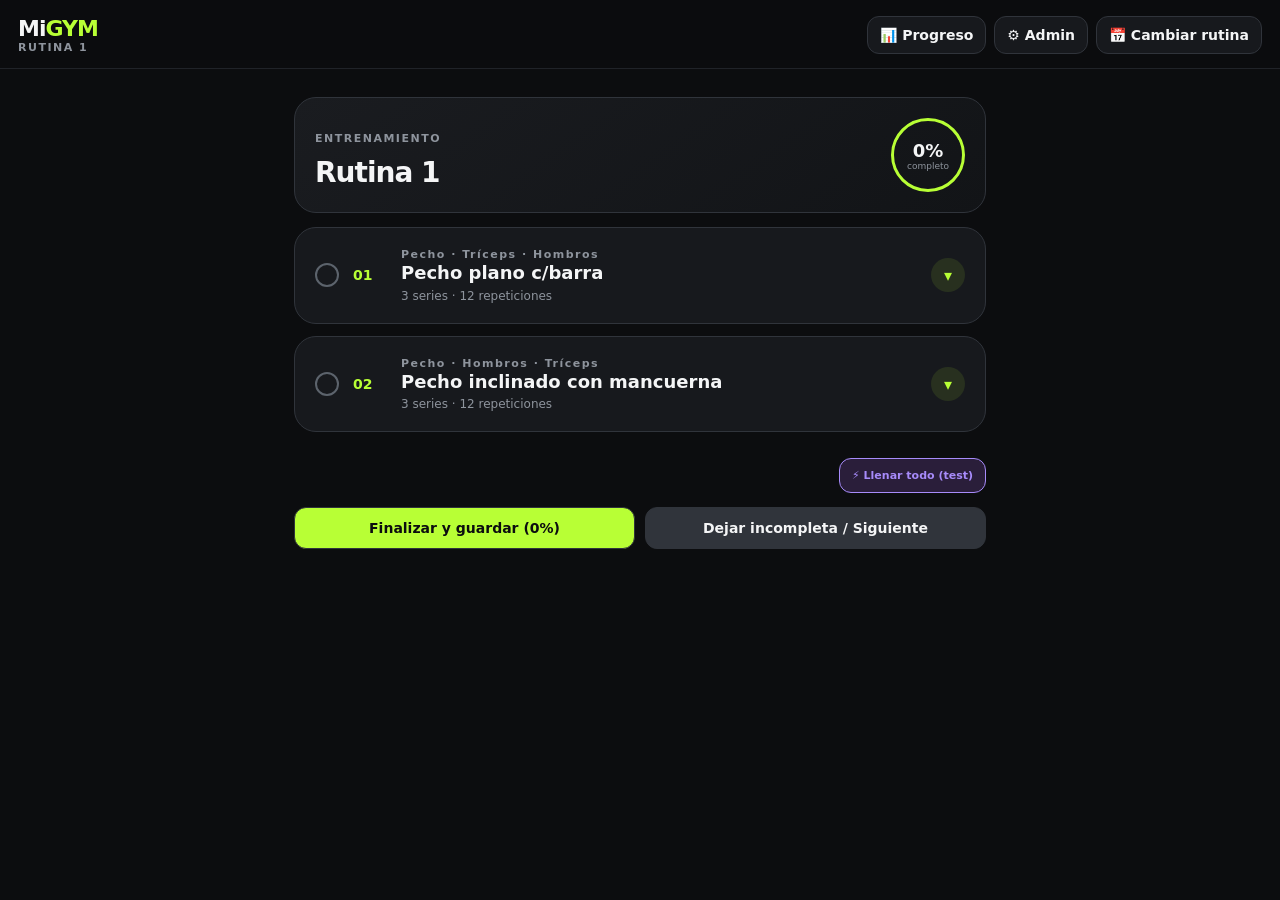
==== index.html @ 73d219ea "Sistema de extras, cambiar ejercicio y heatmap rediseñado Sistema de extras - Botón ⚡ Agregar extra" ====
<!DOCTYPE html>
<html lang="es">
<head>
  <meta charset="UTF-8">
  <meta name="viewport" content="width=device-width, initial-scale=1.0, viewport-fit=cover">
  <title>MiGym - Usuario / Admin</title>
  <link rel="stylesheet" href="css/styles.css">
</head>
<body>

<header class="topbar">
  <div>
    <div class="brand">Mi<span>GYM</span></div>
    <div id="dayLabel" class="subtitle">RUTINA 1</div>
  </div>
  <div style="display:flex;gap:8px;flex-wrap:wrap;">
    <button id="progressToggleBtn" class="day-button" type="button">📊 Progreso</button>
    <button id="modeToggle" class="day-button" type="button">⚙️ Admin</button>
    <button id="dayButton" class="day-button" type="button">📅 Cambiar rutina</button>
  </div>
</header>

<main class="app">

  <!-- VISTA PROGRESO -->
  <div id="progressView" class="hidden">

    <article id="profileCard" class="exercise-card collapsed">
      <div class="exercise-head" id="profileHead">
        <div class="card-icon">👤</div>
        <div class="exercise-number"></div>
        <div class="exercise-title">
          <div class="group">PERFIL</div>
          <h2 id="profileDisplayName">Sin nombre</h2>
          <p id="profileDisplayNick">—</p>
        </div>
        <div id="profileChevron" class="exercise-chevron">▾</div>
      </div>

      <div class="series-container" id="profileBody">
        <div class="set-row" style="cursor:default;">
          <div class="set-info" style="flex:1;">
            <strong>Nombre</strong>
            <input type="text" id="profileName" placeholder="Tu nombre" class="weight-input" style="width:100%; margin-top:4px;" />
          </div>
        </div>
        <div class="set-row" style="cursor:default;">
          <div class="set-info" style="flex:1;">
            <strong>Apodo</strong>
            <input type="text" id="profileNick" placeholder="Cómo te dicen" class="weight-input" style="width:100%; margin-top:4px;" />
          </div>
        </div>
        <div class="set-row" style="cursor:default;">
          <div class="set-info" style="flex:1;">
            <strong>Sexo</strong>
            <select id="profileSex" class="weight-input" style="width:100%; margin-top:4px;">
              <option value="">—</option>
              <option value="M">Masculino</option>
              <option value="F">Femenino</option>
              <option value="O">Otro / prefiero no decir</option>
            </select>
          </div>
        </div>
        <div class="set-row" style="cursor:default;">
          <div class="set-info" style="flex:1;">
            <strong>Altura (cm)</strong>
            <input type="number" id="profileHeight" placeholder="178" class="weight-input" style="width:100%; margin-top:4px;" />
          </div>
        </div>
        <div class="set-row" style="cursor:default;">
          <div class="set-info" style="flex:1;">
            <strong>Año de nacimiento</strong>
            <input type="number" id="profileBirthYear" placeholder="1988" class="weight-input" style="width:100%; margin-top:4px;" />
          </div>
        </div>
        <div class="set-row" style="cursor:default;">
          <div class="set-info" style="flex:1;">
            <strong>Objetivo</strong>
            <select id="profileGoal" class="weight-input" style="width:100%; margin-top:4px;">
              <option value="">—</option>
              <option value="bajar">Bajar de peso</option>
              <option value="mantener">Mantener</option>
              <option value="subir">Subir de peso</option>
            </select>
          </div>
        </div>

        <button id="saveProfileBtn" class="collapse-button" type="button" style="margin-top:10px;">
          Guardar perfil
        </button>
      </div>
    </article>

    <article id="weightCard" class="exercise-card collapsed" style="margin-top:12px;">
      <div class="exercise-head" id="weightHead">
        <div class="card-icon">⚖️</div>
        <div class="exercise-number"></div>
        <div class="exercise-title">
          <div class="group">PESO</div>
          <h2 id="weightCurrent">—</h2>
          <p id="weightLastDate">Sin registros</p>
        </div>
        <div id="weightChevron" class="exercise-chevron">▾</div>
      </div>

      <div class="series-container" id="weightBody" style="padding-top:10px;">
        <div id="weightGoalMessage" style="display:none; margin-bottom:10px; padding:10px 12px; border-radius:10px; background:var(--bg); font-size:13px;"></div>
        <button id="registerWeightBtn" class="collapse-button" type="button" style="background:var(--accent); color:#0c0d0f;">
          + Registrar peso
        </button>
      </div>
    </article>

    <section class="progress-panel-card" style="margin-top:12px;">
      <h2>Calendario de Actividad (Heatmap)</h2>

      <div class="month-navigator">
        <button id="prevMonthBtn" class="day-button" type="button">◀ Anterior</button>
        <span id="monthLabel"></span>
        <button id="nextMonthBtn" class="day-button" type="button">Siguiente ▶</button>
      </div>

		<p style="color: var(--muted); font-size: 0.85rem;">Haz clic en cualquier día del mes para ver el detalle de la rutina guardada:</p>
		<div class="heatmap-head" id="heatmapHead">
		  <span>Dom</span>
		  <span>Lun</span>
		  <span>Mar</span>
		  <span>Mié</span>
		  <span>Jue</span>
		  <span>Vie</span>
		  <span>Sáb</span>
		</div>
		<div class="heatmap-grid" id="heatmapContainer"></div>

		<button id="todayBtn" class="day-button" type="button" style="width:100%; margin-top:12px;">📍 Ir a hoy</button>
    </section>

    <section class="progress-panel-card">
      <h2>Evolución de Peso</h2>
      <div id="weightChartContainer" style="margin-top:12px;"></div>
    </section>
  </div>

  <!-- VISTA USUARIO (RUTINA) -->
  <div id="userView">
    <section class="progress-card">
      <div>
        <p class="eyebrow">ENTRENAMIENTO</p>
        <h1 id="routineTitle">Rutina 1</h1>
      </div>
      <div class="progress-ring">
        <strong id="progressPercent">0%</strong>
        <span>completo</span>
      </div>
    </section>

    <section id="exerciseList" class="exercise-list"></section>

    <section id="extrasList" class="extras-list"></section>
	
	<div id="devToolsRow" style="margin-top:12px; text-align:right;">
	  <button id="fillAllBtn" class="day-button" type="button" style="background: #2a1e3a; color: #a78bfa; border-color: #a78bfa; font-size: 11px;">⚡ Llenar todo (test)</button>
	</div>

    <div id="extrasActions" class="extras-actions hidden">
      <button id="addExtraBtn" class="day-button" type="button" style="background: var(--violet); color:#0c0d0f; width:100%;">⚡ Agregar extra</button>
    </div>

    <div class="routine-actions-footer">
      <button id="finishRoutineBtn" class="day-button" type="button" style="background: var(--accent); color:#0c0d0f; width:100%; text-align:center; font-weight:800;">✓ Finalizar día</button>
      <button id="incompleteRoutineBtn" class="day-button" type="button" style="background: var(--line); width:100%; text-align:center;">Dejar incompleta / Siguiente</button>
    </div>

    <section id="finishCard" class="finish-card hidden">
      <div class="finish-icon">✓</div>
      <h2>¡Rutina completada!</h2>
      <p>Terminaste todas las series de hoy. ¡Excelente trabajo!</p>
      <button id="resetButton" class="secondary-button" type="button">Reiniciar rutina actual</button>
    </section>
  </div>

  <!-- VISTA ADMIN -->
  <div id="adminView" class="hidden">
    <section class="admin-section">
      <h2>💾 Copia de Seguridad</h2>
      <p style="color:var(--muted); font-size:0.85rem; margin-top:-5px; margin-bottom:12px;">Exporta todo tu progreso y rutinas a un archivo JSON para cargarlo en otro celular o navegador.</p>
      <div style="display:flex; gap:10px; flex-wrap:wrap;">
        <button id="btnExportar" class="day-button" type="button" style="background:var(--card-2);">📥 Respaldo (JSON)</button>
        <button id="btnImportar" class="day-button" type="button" style="background:var(--accent); color:#0c0d0f;">📤 Cargar Datos</button>
        <input type="file" id="inputImportar" name="inputImportar" accept=".json" style="display: none;" aria-label="Cargar archivo de copia de seguridad" />
      </div>
    </section>

    <section class="admin-section">
      <h2>⏱️ Tiempo de descanso</h2>
      <div style="display:flex;gap:10px;align-items:center;flex-wrap:wrap;">
        <label for="restInput" style="display:none;">Segundos de descanso</label>
        <input type="number" id="restInput" name="restSeconds" value="60" style="width:80px;background:#0c0d0f;border:1px solid var(--line);color:#fff;padding:8px;border-radius:8px;" aria-label="Segundos de descanso" />
        <span>segundos</span>
        <button id="saveRest" class="day-button" type="button">Guardar</button>
      </div>
    </section>

    <section class="admin-section">
      <h2>💤 Días de descanso</h2>
      <p style="color:var(--muted); font-size:0.85rem; margin-top:-5px; margin-bottom:12px;">Marcá los días que NO entrenás. Los cambios no afectan los días pasados.</p>
      <div id="restDaysGrid" style="display:grid; grid-template-columns: repeat(auto-fit, minmax(100px, 1fr)); gap:10px;">
        <label style="display:flex; align-items:center; gap:8px; padding:8px; background:var(--bg); border-radius:8px; cursor:pointer;">
          <input type="checkbox" id="restDay_1" value="1" /> Lunes
        </label>
        <label style="display:flex; align-items:center; gap:8px; padding:8px; background:var(--bg); border-radius:8px; cursor:pointer;">
          <input type="checkbox" id="restDay_2" value="2" /> Martes
        </label>
        <label style="display:flex; align-items:center; gap:8px; padding:8px; background:var(--bg); border-radius:8px; cursor:pointer;">
          <input type="checkbox" id="restDay_3" value="3" /> Miércoles
        </label>
        <label style="display:flex; align-items:center; gap:8px; padding:8px; background:var(--bg); border-radius:8px; cursor:pointer;">
          <input type="checkbox" id="restDay_4" value="4" /> Jueves
        </label>
        <label style="display:flex; align-items:center; gap:8px; padding:8px; background:var(--bg); border-radius:8px; cursor:pointer;">
          <input type="checkbox" id="restDay_5" value="5" /> Viernes
        </label>
        <label style="display:flex; align-items:center; gap:8px; padding:8px; background:var(--bg); border-radius:8px; cursor:pointer;">
          <input type="checkbox" id="restDay_6" value="6" /> Sábado
        </label>
        <label style="display:flex; align-items:center; gap:8px; padding:8px; background:var(--bg); border-radius:8px; cursor:pointer;">
          <input type="checkbox" id="restDay_0" value="0" /> Domingo
        </label>
      </div>
      <button id="saveRestDaysBtn" class="day-button" type="button" style="margin-top:12px;">Guardar días de descanso</button>
    </section>

    <section class="admin-section">
      <h2>📅 Rutinas</h2>
      <button id="addRoutineBtn" class="day-button" type="button" style="margin-bottom:15px;">+ Crear rutina</button>
      <div id="routineListAdmin"></div>

      <div id="routineForm" class="admin-form hidden">
        <h3 id="formTitle">Nueva rutina</h3>

        <label for="routineName">Nombre</label>
        <input type="text" id="routineName" name="routineName" placeholder="Ej: Rutina 1" />

        <label for="exerciseSelector">Ejercicios</label>
        <div style="display:flex;gap:10px;flex-wrap:wrap;">
          <select id="exerciseSelector" name="exerciseSelector" style="flex:1;min-width:200px;"></select>
          <button id="addExerciseBtn" class="day-button" type="button" style="padding:8px 16px;">+ Agregar</button>
        </div>
        <div id="routineExercisesList"></div>
        <div class="admin-actions">
          <button id="submitRoutine" class="save-btn" type="button">Guardar rutina</button>
          <button id="cancelRoutine" class="cancel-btn" type="button">Cancelar</button>
        </div>
      </div>
    </section>
  </div>
</main>

<!-- MODALES -->

<div id="dayModal" class="modal hidden">
  <div class="modal-box">
    <div class="modal-header">
      <h2>Elegir rutina</h2>
      <button id="closeModal" class="icon-button" type="button" aria-label="Cerrar modal">×</button>
    </div>
    <div id="dayOptions" class="day-options"></div>
  </div>
</div>

<div id="historyModal" class="modal hidden">
  <div class="modal-box">
    <div class="modal-header">
      <h2 id="historyModalTitle">Detalle del día</h2>
      <button id="closeHistoryModal" class="icon-button" type="button" aria-label="Cerrar modal de historial">×</button>
    </div>
    <div id="historyModalContent" style="margin-top: 15px; font-size: 14px; max-height: 320px; overflow-y: auto; color: var(--muted);"></div>
  </div>
</div>

<div id="weightModal" class="modal hidden">
  <div class="modal-box">
    <div class="modal-header">
      <h2>Registrar peso</h2>
      <button id="closeWeightModal" class="icon-button" type="button" aria-label="Cerrar modal de peso">×</button>
    </div>
    <div style="margin-top:15px; display:grid; gap:12px;">
      <label for="weightDate" style="font-weight:700; font-size:0.85rem;">Fecha</label>
      <input type="date" id="weightDate" name="weightDate" style="background:#0c0d0f;border:1px solid var(--line);color:#fff;padding:10px;border-radius:10px;" />

      <label for="weightKg" style="font-weight:700; font-size:0.85rem;">Peso (kg)</label>
      <input type="number" id="weightKg" name="weightKg" step="0.1" placeholder="82.5" style="background:#0c0d0f;border:1px solid var(--line);color:#fff;padding:10px;border-radius:10px;" />

      <label for="weightNote" style="font-weight:700; font-size:0.85rem;">Nota (opcional)</label>
      <input type="text" id="weightNote" name="weightNote" placeholder="en ayunas, post-entreno..." style="background:#0c0d0f;border:1px solid var(--line);color:#fff;padding:10px;border-radius:10px;" />

      <button id="saveWeightBtn" class="save-btn" type="button" style="padding:12px; border-radius:10px; border:none; font-weight:700;">Guardar peso</button>
    </div>
  </div>
</div>

<!-- Modal: cambiar ejercicio de la rutina -->
<div id="replaceExerciseModal" class="modal hidden">
  <div class="modal-box">
    <div class="modal-header">
      <h2>Cambiar ejercicio</h2>
      <button id="closeReplaceModal" class="icon-button" type="button" aria-label="Cerrar modal">×</button>
    </div>
    <div style="margin-top:15px; display:grid; gap:12px;">
      <label for="replaceTypeSelector" style="font-weight:700; font-size:0.85rem;">Tipo</label>
      <select id="replaceTypeSelector" style="background:#0c0d0f;border:1px solid var(--line);color:#fff;padding:10px;border-radius:10px;"></select>

      <label for="replaceExerciseSelector" style="font-weight:700; font-size:0.85rem;">Ejercicio</label>
      <select id="replaceExerciseSelector" style="background:#0c0d0f;border:1px solid var(--line);color:#fff;padding:10px;border-radius:10px;"></select>

      <div style="display:flex; gap:10px; margin-top:5px;">
        <button id="confirmReplaceBtn" class="save-btn" type="button" style="flex:1; padding:12px; border-radius:10px; border:none; font-weight:700;">Cambiar</button>
        <button id="cancelReplaceBtn" class="cancel-btn" type="button" style="flex:1; padding:12px; border-radius:10px; border:none; font-weight:700; background:var(--line); color:var(--text);">Cancelar</button>
      </div>
    </div>
  </div>
</div>

<div id="timerOverlay" class="timer-overlay hidden">
  <div class="timer-box">
    <p class="eyebrow">DESCANSO</p>
    <div id="timerValue" class="timer">01:00</div>
    <p id="timerMessage">Recuperá fuerzas para la siguiente serie.</p>
    <div class="timer-actions">
      <button id="addTime" class="timer-small" type="button">+15 s</button>
      <button id="pauseTimer" class="timer-main" type="button">Pausar</button>
      <button id="skipTimer" class="timer-small" type="button">Saltar</button>
    </div>
  </div>
</div>

<script src="js/core.js"></script>
<script src="js/routine.js"></script>
<script src="js/admin.js"></script>
<script src="js/progress.js"></script>
<script src="js/apps.js"></script>
</body>
</html>
---- css/styles.css ----
* { box-sizing: border-box; }
:root {
  --bg: #0c0d0f;
  --card: #17191d;
  --card-2: #202329;
  --text: #f4f5f6;
  --muted: #8e949d;
  --line: #30343b;
  --accent: #b8ff35;
  --accent-dark: #8fc91e;
  --success: #22c55e;
  --warning: #eab308;
  --violet: #a78bfa;
  --violet-dark: #7c5cf0;
  --rest-day: #1a1d22;
}
html { scroll-behavior: smooth; }
body {
  margin: 0;
  min-height: 100vh;
  background: var(--bg);
  color: var(--text);
  font-family: Inter, system-ui, sans-serif;
}
button, input { font: inherit; }
button { cursor: pointer; }

.topbar {
  position: sticky;
  top: 0;
  z-index: 20;
  display: flex;
  justify-content: space-between;
  align-items: center;
  padding: 16px 18px 14px;
  background: rgba(12,13,15,.94);
  backdrop-filter: blur(14px);
  border-bottom: 1px solid #202328;
  flex-wrap: wrap;
  gap: 10px;
}
.brand { font-size: 22px; font-weight: 900; letter-spacing: -1px; }
.brand span { color: var(--accent); }
.subtitle, .eyebrow, .group {
  color: var(--muted);
  font-size: 11px;
  font-weight: 800;
  letter-spacing: 1.5px;
}
.day-button {
  border: 1px solid var(--line);
  color: var(--text);
  background: var(--card);
  border-radius: 12px;
  padding: 10px 12px;
  font-weight: 700;
  text-decoration: none;
  font-size: 14px;
  transition: 0.2s;
}
.day-button:hover { background: var(--card-2); }
.day-button.active { background: var(--accent); color: #0c0d0f; border-color: var(--accent); }

.app {
  width: min(100%, 720px);
  margin: auto;
  padding: 18px 14px 50px;
}

.progress-card {
  display: flex;
  justify-content: space-between;
  align-items: center;
  gap: 18px;
  padding: 20px;
  margin-bottom: 14px;
  border: 1px solid var(--line);
  border-radius: 22px;
  background: linear-gradient(145deg, #1a1c20, #121417);
}
.progress-card h1 { margin: 5px 0 0; font-size: 28px; letter-spacing: -1px; }
.progress-ring {
  min-width: 74px;
  height: 74px;
  display: grid;
  place-items: center;
  align-content: center;
  border: 3px solid var(--accent);
  border-radius: 50%;
}
.progress-ring strong { font-size: 18px; }
.progress-ring span { color: var(--muted); font-size: 9px; }

.progress-panel-card {
  background: var(--card);
  border: 1px solid var(--line);
  border-radius: 20px;
  padding: 20px;
  margin-bottom: 20px;
}

/* ====== HEATMAP ====== */
.heatmap-head {
  display: grid;
  grid-template-columns: repeat(7, 1fr);
  gap: 6px;
  margin-top: 15px;
  margin-bottom: 6px;
}
.heatmap-head span {
  text-align: center;
  font-size: 11px;
  font-weight: 800;
  color: var(--muted);
  letter-spacing: 0.5px;
  text-transform: uppercase;
}

.heatmap-grid {
  display: grid;
  grid-template-columns: repeat(7, 1fr);
  gap: 6px;
  margin-top: 0;
}
.heatmap-day {
  aspect-ratio: 1 / 1;
  background-color: var(--line);
  border-radius: 6px;
  display: flex;
  flex-direction: column;
  align-items: center;
  justify-content: center;
  gap: 2px;
  font-weight: bold;
  color: var(--muted);
  cursor: pointer;
  transition: 0.2s;
  padding: 4px 2px;
  position: relative;
  overflow: hidden;
}

.heatmap-day:hover { border: 1px solid var(--accent); }
.heatmap-day.completed { background-color: var(--success); color: #fff; }
.heatmap-day.incomplete { background-color: var(--warning); color: #0c0d0f; }

.heatmap-day.has-extras {
  background-color: var(--violet);
  color: #0c0d0f;
}

/* Día de descanso sin sesión: gris oscuro + rayita diagonal */
.heatmap-day.rest-day {
  background-color: var(--rest-day);
  color: #555b64;
  background-image: repeating-linear-gradient(
    45deg,
    transparent,
    transparent 4px,
    rgba(255,255,255,0.05) 4px,
    rgba(255,255,255,0.05) 6px
  );
}

/* Celdas del mes anterior / siguiente: atenuadas y no clickeables */
.heatmap-day.heatmap-other-month {
  background: transparent;
  border: 1px solid var(--line);
  opacity: 0.25;
  cursor: default;
  pointer-events: none;
}
.heatmap-day.heatmap-other-month .hm-num {
  color: var(--muted);
  font-size: 12px;
  font-weight: 400;
}

.heatmap-day.today { outline: 2px solid var(--accent); outline-offset: 1px; }

.heatmap-day .hm-num {
  font-size: 14px;
  font-weight: 900;
  line-height: 1.1;
}
.heatmap-day .hm-routine {
  font-size: 9px;
  opacity: 0.9;
  line-height: 1;
  white-space: nowrap;
  overflow: hidden;
  text-overflow: ellipsis;
  max-width: 100%;
  padding: 0 2px;
  margin-top: 2px;
  text-align: center;
  display: block;
}
}

.heatmap-day .hm-extras {
  font-size: 8px;
  font-weight: 800;
  line-height: 1;
  margin-top: 1px;
  white-space: nowrap;
  overflow: hidden;
  text-overflow: ellipsis;
  max-width: 100%;
  padding: 0 2px;
  text-align: center;
  display: block;
}

/* ====== LISTA DE EJERCICIOS ====== */
.exercise-list { display: grid; gap: 12px; }
.exercise-card {
  overflow: hidden;
  border: 1px solid var(--line);
  border-radius: 20px;
  background: var(--card);
  transition: all 0.3s ease;
}
.exercise-card.completed-exercise {
  border-color: var(--accent-dark);
  opacity: 0.7;
}

/* ====== CABECERA DE TARJETA (ejercicio, perfil, peso) ====== */
.exercise-head {
  display: grid;
  grid-template-columns: 28px 38px 1fr 34px;
  gap: 10px;
  align-items: center;
  padding: 17px 16px 14px;
  cursor: pointer;
  user-select: none;
}
.exercise-number { color: var(--accent); font-weight: 900; font-size: 14px; }
.exercise-title h2 { margin: 2px 0 5px; font-size: 18px; line-height: 1.15; }
.exercise-title p { margin: 0; color: var(--muted); font-size: 12px; }

/* Círculo de estado del ejercicio (a la izquierda) */
.exercise-status {
  width: 24px;
  height: 24px;
  display: grid;
  place-items: center;
  border: 2px solid #5c636c;
  border-radius: 50%;
  color: transparent;
  font-weight: 900;
  font-size: 13px;
  transition: 0.25s;
}
.exercise-status.done {
  background: var(--accent);
  border-color: var(--accent);
  color: #0c0d0f;
}

/* Ícono decorativo (perfil, peso) sin el círculo */
.card-icon {
  font-size: 20px;
  display: grid;
  place-items: center;
  line-height: 1;
}

/* Flechita de colapso (perfil, peso, ejercicios) */
.exercise-chevron {
  width: 34px;
  height: 34px;
  display: grid;
  place-items: center;
  font-size: 16px;
  font-weight: 900;
  color: var(--accent);
  border-radius: 50%;
  transition: 0.2s;
  background: rgba(184, 255, 53, 0.10);
}
.exercise-chevron:hover {
  background: var(--accent);
  color: #0c0d0f;
}

/* ====== GIF CONTAINER ====== */
.gif-container {
  position: relative;
  padding: 8px 16px;
  background: #101214;
  border-top: 1px solid var(--line);
  border-bottom: 1px solid var(--line);
  display: flex;
  justify-content: center;
  align-items: center;
  min-height: 120px;
}
.exercise-gif {
  max-width: 100%;
  max-height: 150px;
  border-radius: 12px;
  object-fit: contain;
  background: #0a0b0d;
}
.change-image-btn {
  position: absolute;
  right: 20px;
  top: 50%;
  transform: translateY(-50%);
  background: var(--card-2);
  border: 1px solid var(--line);
  color: var(--text);
  width: 36px; height: 36px;
  border-radius: 50%;
  font-size: 18px;
  font-weight: bold;
  cursor: pointer;
  transition: 0.2s;
}
.change-image-btn:hover { background: var(--accent); color: #0c0d0f; }

/* Contenedor de botones sobre el GIF (cambiar imagen + cambiar ejercicio) */
.gif-actions {
  position: absolute;
  right: 20px;
  top: 50%;
  transform: translateY(-50%);
  display: flex;
  flex-direction: column;
  gap: 8px;
}
.gif-actions .change-image-btn,
.gif-actions .replace-exercise-btn {
  position: static;
  transform: none;
  width: 36px;
  height: 36px;
  border-radius: 50%;
  font-size: 18px;
  font-weight: bold;
  cursor: pointer;
  transition: 0.2s;
  display: grid;
  place-items: center;
  background: var(--card-2);
  border: 1px solid var(--line);
  color: var(--text);
}
.gif-actions .change-image-btn:hover { background: var(--accent); color: #0c0d0f; }
.gif-actions .replace-exercise-btn:hover { background: var(--violet); color: #0c0d0f; }

/* ====== SERIES ====== */
.series-container { padding: 0 12px 6px; }
.set-row {
  min-height: 62px;
  display: flex;
  align-items: center;
  gap: 12px;
  margin-bottom: 7px;
  padding: 10px 12px;
  border: 1px solid var(--line);
  border-radius: 15px;
  background: var(--card-2);
  transition: .18s ease;
  cursor: pointer;
}
.set-row:hover { border-color: var(--accent-dark); }
.set-row.checked { border-color: var(--accent-dark); background: rgba(184,255,53,.08); }
.set-row input[type="checkbox"] {
  position: absolute;
  opacity: 0;
  pointer-events: none;
}
.fake-check {
  width: 28px; height: 28px; flex: 0 0 28px;
  display: grid; place-items: center;
  border: 2px solid #5c636c; border-radius: 8px;
  color: transparent; font-weight: 1000;
  transition: 0.2s;
}
.set-row.checked .fake-check { background: var(--accent); border-color: var(--accent); color: #0c0d0f; }
.set-info {
  display: flex;
  flex-direction: column;
  gap: 2px;
  flex: 1;
}
.set-info strong { font-size: 14px; }
.set-info small { color: var(--muted); font-size: 11px; }
.weight-input {
  background: #0c0d0f;
  border: 1px solid var(--line);
  color: var(--text);
  padding: 4px 8px;
  border-radius: 6px;
  width: 100px;
  font-size: 12px;
}
.weight-input:focus { outline: 1px solid var(--accent); }
.set-state { color: var(--muted); font-size: 9px; font-weight: 900; }
.set-row.checked .set-state { color: var(--accent); }

/* Hint "Última vez: X kg" debajo del input de peso */
.last-weight-hint {
  color: var(--muted);
  font-size: 10px;
  font-style: italic;
  margin-top: 2px;
  display: block;
}

/* ====== CARDS DE EXTRA ====== */
.extras-list { display: grid; gap: 12px; margin-top: 14px; }

.extra-card {
  border: 1px solid var(--violet);
  background: linear-gradient(145deg, #1e1a29, #17191d);
}
.extra-card .group { color: var(--violet); }
.extra-card .card-icon {
  color: var(--violet);
  font-size: 20px;
}

.extra-head {
  display: grid;
  grid-template-columns: 28px 1fr 40px;
  gap: 12px;
  align-items: center;
  padding: 14px 16px;
}
.extra-head .exercise-title h2 { margin: 2px 0 3px; font-size: 16px; }
.extra-head .exercise-title p { margin: 0; color: var(--muted); font-size: 12px; }

.remove-extra-btn {
  background: rgba(255, 68, 68, 0.15);
  color: #ff8888;
  border: 1px solid rgba(255, 68, 68, 0.3);
  width: 32px;
  height: 32px;
  border-radius: 8px;
  font-weight: bold;
  cursor: pointer;
  transition: 0.2s;
  display: grid;
  place-items: center;
}
.remove-extra-btn:hover {
  background: #ff4444;
  color: white;
}

.extra-selectors {
  padding: 0 16px 14px;
}
.extra-selectors select {
  width: 100%;
  background: #0c0d0f;
  border: 1px solid var(--line);
  color: var(--text);
  padding: 10px;
  border-radius: 10px;
  font-size: 14px;
}
.extra-selectors select:focus { outline: 1px solid var(--violet); }

.extra-set {
  background: rgba(167, 139, 250, 0.06);
  border-color: rgba(167, 139, 250, 0.3);
}
.extra-set.checked {
  background: rgba(167, 139, 250, 0.15);
  border-color: var(--violet);
}
.extra-set.checked .fake-check {
  background: var(--violet);
  border-color: var(--violet);
  color: #0c0d0f;
}
.extra-set .set-state { color: var(--muted); }
.extra-set.checked .set-state { color: var(--violet); }

.remove-extra-set {
  background: rgba(255, 68, 68, 0.15);
  color: #ff8888;
  border: 1px solid rgba(255, 68, 68, 0.3);
  width: 28px;
  height: 28px;
  border-radius: 6px;
  font-weight: bold;
  cursor: pointer;
  transition: 0.2s;
  display: grid;
  place-items: center;
  flex-shrink: 0;
  margin-left: auto;
}
.remove-extra-set:hover {
  background: #ff4444;
  color: white;
}

.extras-actions { margin-top: 12px; }

/* Botón usado por Perfil, Peso y Admin */
.collapse-button {
  width: 100%;
  padding: 11px;
  border: 0;
  border-radius: 11px;
  background: #272b31;
  color: #dfe2e5;
  font-size: 12px;
  font-weight: 800;
  transition: 0.2s;
}
.collapse-button:hover { background: #3a3f47; }

.exercise-card.collapsed .series-container { display: none; }
.exercise-card.collapsed .gif-container { display: none; }

.finish-card {
  margin-top: 14px;
  padding: 30px 20px;
  text-align: center;
  border: 1px solid var(--accent-dark);
  border-radius: 22px;
  background: rgba(184,255,53,.08);
  animation: fadeIn 0.5s ease;
}
@keyframes fadeIn {
  from { opacity: 0; transform: translateY(20px); }
  to { opacity: 1; transform: translateY(0); }
}
.finish-icon {
  width: 58px; height: 58px;
  display: grid; place-items: center;
  margin: auto;
  border-radius: 50%;
  background: var(--accent);
  color: #0c0d0f;
  font-size: 30px;
  font-weight: 1000;
}
.finish-card h2 { margin: 14px 0 5px; }
.finish-card p { margin: 0 0 18px; color: var(--muted); }

.routine-actions-footer {
  display: flex;
  gap: 10px;
  margin-top: 14px;
}
.routine-actions-footer button {
  flex: 1;
  padding: 12px;
  border-radius: 12px;
  font-weight: bold;
}

.secondary-button {
  border: 1px solid var(--line);
  border-radius: 12px;
  padding: 11px 15px;
  color: var(--text);
  background: var(--card);
  transition: 0.2s;
}
.secondary-button:hover { background: var(--card-2); }
.hidden { display: none !important; }

.modal, .timer-overlay {
  position: fixed;
  inset: 0;
  z-index: 100;
  display: grid;
  place-items: center;
  padding: 20px;
  background: rgba(0,0,0,.72);
  animation: fadeIn 0.3s ease;
}
.modal-box, .timer-box {
  width: min(100%, 420px);
  padding: 20px;
  border: 1px solid var(--line);
  border-radius: 24px;
  background: #17191d;
  box-shadow: 0 25px 80px rgba(0,0,0,.45);
  max-height: 90vh;
  overflow-y: auto;
}
.modal-header {
  display: flex;
  align-items: center;
  justify-content: space-between;
}
.modal-header h2 { margin: 0; font-size: 18px; }
.icon-button {
  width: 38px; height: 38px;
  border: 0;
  border-radius: 50%;
  color: var(--text);
  background: var(--card-2);
  font-size: 25px;
  transition: 0.2s;
}
.icon-button:hover { background: var(--line); }
.day-options { display: grid; gap: 10px; margin-top: 18px; }
.day-options button {
  padding: 16px;
  text-align: left;
  border: 1px solid var(--line);
  border-radius: 14px;
  color: var(--text);
  background: var(--card-2);
  font-weight: 800;
  transition: 0.2s;
  display: flex;
  justify-content: space-between;
  align-items: center;
}
.day-options button:hover { border-color: var(--accent); background: var(--card); }
.day-options button .day-status { font-size: 12px; }

/* Botones guardar/cancelar en modales */
.save-btn {
  background: var(--accent);
  color: #0c0d0f;
  border: none;
  font-weight: 700;
  cursor: pointer;
}
.save-btn:hover { background: var(--accent-dark); }
.cancel-btn {
  background: var(--line);
  color: var(--text);
  border: none;
  font-weight: 700;
  cursor: pointer;
}
.cancel-btn:hover { background: #3a3f47; }

.timer-box { text-align: center; padding: 30px 20px 22px; }
.timer {
  margin: 12px 0 5px;
  color: var(--accent);
  font-size: clamp(68px, 20vw, 110px);
  font-weight: 1000;
  line-height: 1;
  letter-spacing: -5px;
  font-variant-numeric: tabular-nums;
}
.timer-box p:not(.eyebrow) { color: var(--muted); font-size: 13px; }
.timer-actions {
  display: flex;
  justify-content: center;
  align-items: center;
  gap: 12px;
  width: 100%;
  margin-top: 20px;
}
.timer-small, .timer-main {
  min-height: 48px;
  border-radius: 12px;
  font-weight: 900;
  transition: 0.2s;
}
.timer-small { border: 1px solid var(--line); color: var(--text); background: var(--card-2); }
.timer-small:hover { background: var(--line); }
.timer-main { border: 0; color: #0c0d0f; background: var(--accent); }
.timer-main:hover { background: var(--accent-dark); }

/* Admin */
.admin-section {
  margin: 20px 0;
  padding: 20px;
  background: var(--card);
  border-radius: 20px;
  border: 1px solid var(--line);
}
.admin-item {
  display: flex;
  justify-content: space-between;
  align-items: center;
  padding: 12px 0;
  border-bottom: 1px solid var(--line);
  gap: 10px;
}
.admin-item:last-child { border: none; }
.admin-item-actions { display: flex; gap: 6px; }
.admin-item-actions button {
  background: var(--card-2);
  border: 1px solid var(--line);
  color: var(--text);
  padding: 6px 10px;
  border-radius: 8px;
  font-weight: bold;
}
.admin-item-actions button:hover { background: var(--line); }
.admin-item-actions .delete-routine-btn {
  background: rgba(255, 68, 68, 0.15);
  color: #ff6666;
  border-color: rgba(255, 68, 68, 0.3);
}
.admin-item-actions .delete-routine-btn:hover { background: #ff4444; color: white; }

.admin-form {
  margin-top: 15px;
  padding: 15px;
  background: var(--card-2);
  border-radius: 16px;
  display: grid;
  gap: 10px;
}
.admin-form label { font-weight: 700; font-size: 0.8rem; }
.admin-form input, .admin-form select {
  background: #0c0d0f;
  border: 1px solid var(--line);
  color: var(--text);
  padding: 10px;
  border-radius: 10px;
  width: 100%;
}
.admin-form select option { background: var(--card-2); }
.admin-actions { display: flex; gap: 10px; margin-top: 5px; }
.admin-actions button { padding: 8px 16px; border-radius: 10px; font-weight: 700; border: none; transition: 0.2s; }
.admin-actions .save-btn { background: var(--accent); color: #0c0d0f; }
.admin-actions .save-btn:hover { background: var(--accent-dark); }
.admin-actions .cancel-btn { background: var(--line); color: var(--text); }
.admin-actions .cancel-btn:hover { background: #3a3f47; }

.routine-exercise-item {
  display: flex;
  gap: 8px;
  align-items: center;
  padding: 8px;
  background: var(--bg);
  border-radius: 10px;
  margin-bottom: 5px;
  font-size: 13px;
}
.routine-exercise-item .action-btn-small {
  background: var(--card-2);
  border: 1px solid var(--line);
  color: var(--text);
  border-radius: 6px;
  padding: 4px 8px;
  font-size: 12px;
  cursor: pointer;
}
.routine-exercise-item .action-btn-small:hover { background: var(--line); }
.routine-exercise-item .remove-exercise {
  background: #ff4444;
  color: white;
  border: none;
  border-radius: 6px;
  padding: 4px 8px;
  font-size: 12px;
  cursor: pointer;
}
.routine-exercise-item .remove-exercise:hover { background: #ff2222; }
.exercise-list-small { color: var(--muted); font-size: 0.8rem; margin-top: 2px; }

@media (min-width: 700px) {
  .app { padding-top: 28px; }
  .exercise-card { border-radius: 22px; }
  .exercise-head { padding: 20px; }
}
::-webkit-scrollbar { width: 6px; }
::-webkit-scrollbar-track { background: var(--bg); }
::-webkit-scrollbar-thumb { background: var(--line); border-radius: 3px; }
::-webkit-scrollbar-thumb:hover { background: var(--muted); }

.month-navigator {
  display: grid;
  grid-template-columns: auto 1fr auto;
  align-items: center;
  gap: 8px;
  margin-bottom: 12px;
  background: var(--bg);
  padding: 8px 12px;
  border-radius: 10px;
}
.month-navigator button {
  white-space: nowrap;
}
#monthLabel {
  text-align: center;
  font-weight: bold;
  font-size: 1rem;
  color: var(--accent);
  line-height: 1.1;
  padding: 0 4px;
}

#todayBtn {
  background: var(--card-2);
  border-color: var(--line);
  font-weight: 700;
}
#todayBtn:hover {
  background: var(--line);
}
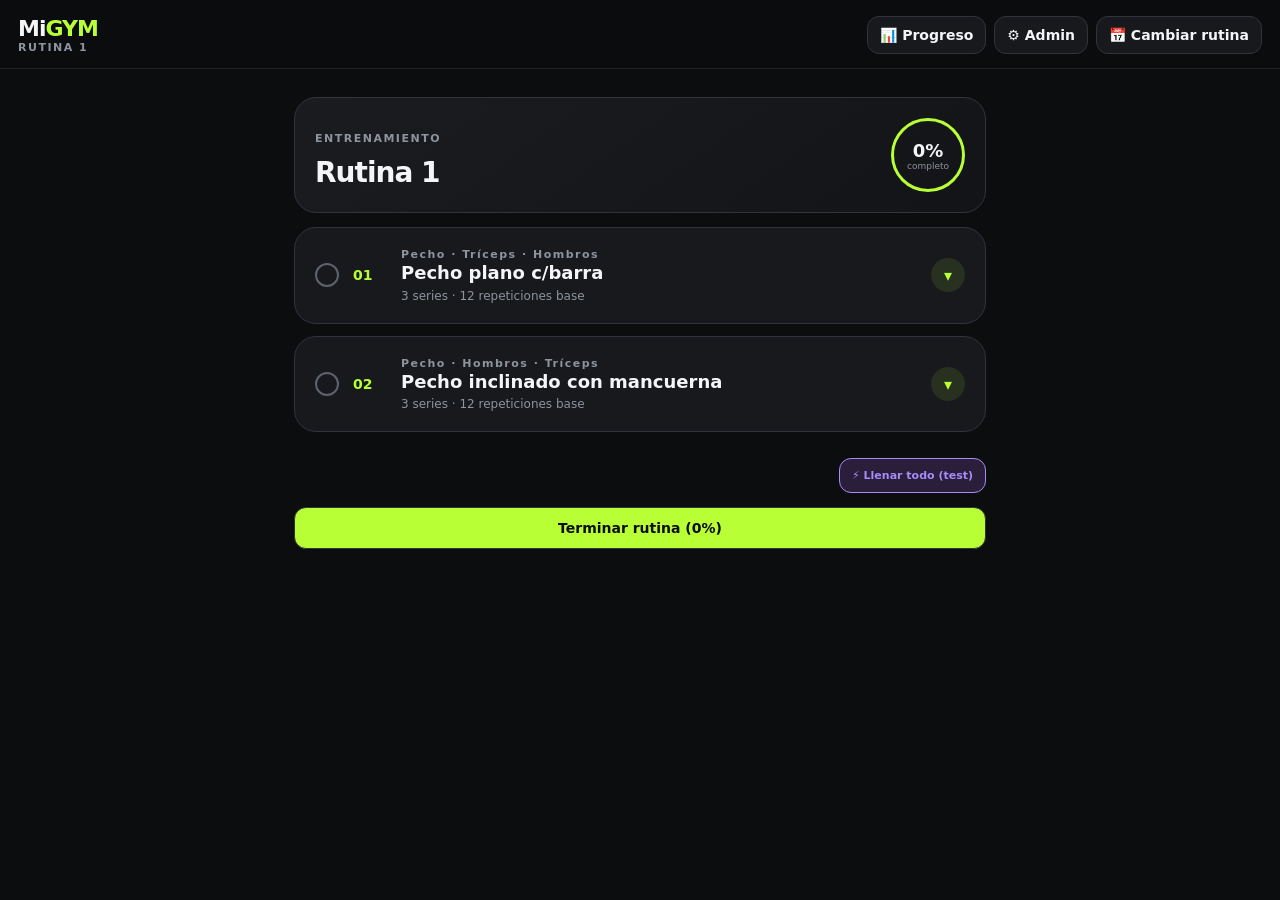
==== commit d3202b81: "big update asdsad" ====
--- a/index.html
+++ b/index.html
@@ -112,7 +112,7 @@
     </article>
 
     <section class="progress-panel-card" style="margin-top:12px;">
-      <h2>Calendario de Actividad (Heatmap)</h2>
+      <h2>Calendario de Actividad</h2>
 
       <div class="month-navigator">
         <button id="prevMonthBtn" class="day-button" type="button">◀ Anterior</button>
@@ -131,6 +131,13 @@
 		  <span>Sáb</span>
 		</div>
 		<div class="heatmap-grid" id="heatmapContainer"></div>
+		
+		<div class="heatmap-legend">
+			<div class="legend-item"><span class="legend-swatch legend-rest"></span>Descanso</div>
+			<div class="legend-item"><span class="legend-swatch legend-incomplete"></span>Incompleta</div>
+			<div class="legend-item"><span class="legend-swatch legend-completed"></span>Completa</div>
+			<div class="legend-item"><span class="legend-swatch legend-extras"></span>Con extras</div>
+		</div>
 
 		<button id="todayBtn" class="day-button" type="button" style="width:100%; margin-top:12px;">📍 Ir a hoy</button>
     </section>
@@ -167,8 +174,7 @@
     </div>
 
     <div class="routine-actions-footer">
-      <button id="finishRoutineBtn" class="day-button" type="button" style="background: var(--accent); color:#0c0d0f; width:100%; text-align:center; font-weight:800;">✓ Finalizar día</button>
-      <button id="incompleteRoutineBtn" class="day-button" type="button" style="background: var(--line); width:100%; text-align:center;">Dejar incompleta / Siguiente</button>
+      <button id="finishRoutineBtn" class="day-button" type="button" style="background: var(--accent); color:#0c0d0f; width:100%; text-align:center; font-weight:800;">Terminar rutina</button>
     </div>
 
     <section id="finishCard" class="finish-card hidden">
@@ -241,7 +247,10 @@
         <label for="routineName">Nombre</label>
         <input type="text" id="routineName" name="routineName" placeholder="Ej: Rutina 1" />
 
-        <label for="exerciseSelector">Ejercicios</label>
+                <label for="routineExerciseType">Tipo</label>
+        <select id="routineExerciseType" name="routineExerciseType" style="width:100%;"></select>
+
+        <label for="exerciseSelector">Ejercicio</label>
         <div style="display:flex;gap:10px;flex-wrap:wrap;">
           <select id="exerciseSelector" name="exerciseSelector" style="flex:1;min-width:200px;"></select>
           <button id="addExerciseBtn" class="day-button" type="button" style="padding:8px 16px;">+ Agregar</button>
--- a/css/styles.css
+++ b/css/styles.css
@@ -99,6 +99,65 @@
   margin-bottom: 20px;
 }
 
+/* ====== INPUTS DE SERIE (peso + reps) ====== */
+.set-inputs {
+  display: flex;
+  gap: 6px;
+  margin-top: 4px;
+  align-items: center;
+}
+.set-inputs .weight-input {
+  width: 60px;
+  padding: 4px 6px;
+  font-size: 12px;
+  text-align: center;
+}
+.set-inputs .set-times {
+  color: var(--muted);
+  font-size: 12px;
+  padding: 0 2px;
+}
+
+/* Botón eliminar serie */
+.remove-set-btn {
+  background: rgba(255, 68, 68, 0.12);
+  color: #ff8888;
+  border: 1px solid rgba(255, 68, 68, 0.25);
+  width: 26px;
+  height: 26px;
+  border-radius: 6px;
+  font-weight: bold;
+  cursor: pointer;
+  transition: 0.2s;
+  display: grid;
+  place-items: center;
+  flex-shrink: 0;
+}
+.remove-set-btn:hover {
+  background: #ff4444;
+  color: white;
+}
+
+/* Botón agregar serie al final de un ejercicio */
+.add-set-btn {
+  width: 100%;
+  padding: 8px;
+  margin-top: 4px;
+  border: 1px dashed var(--line);
+  border-radius: 10px;
+  background: transparent;
+  color: var(--muted);
+  font-size: 12px;
+  font-weight: 700;
+  cursor: pointer;
+  transition: 0.2s;
+}
+.add-set-btn:hover {
+  border-color: var(--accent);
+  color: var(--accent);
+  background: rgba(184, 255, 53, 0.04);
+}
+
 /* ====== HEATMAP ====== */
 .heatmap-head {
   display: grid;
@@ -183,33 +242,103 @@
   font-weight: 900;
   line-height: 1.1;
 }
-.heatmap-day .hm-routine {
-  font-size: 9px;
-  opacity: 0.9;
+
+.heatmap-day .hm-icon {
+  font-size: 12px;
   line-height: 1;
-  white-space: nowrap;
-  overflow: hidden;
-  text-overflow: ellipsis;
-  max-width: 100%;
-  padding: 0 2px;
   margin-top: 2px;
-  text-align: center;
-  display: block;
-}
-}
-
-.heatmap-day .hm-extras {
-  font-size: 8px;
-  font-weight: 800;
-  line-height: 1;
-  margin-top: 1px;
-  white-space: nowrap;
-  overflow: hidden;
-  text-overflow: ellipsis;
-  max-width: 100%;
-  padding: 0 2px;
-  text-align: center;
-  display: block;
+}
+
+.heatmap-legend {
+  display: flex;
+  flex-wrap: wrap;
+  gap: 14px 18px;
+  margin-top: 14px;
+  padding-top: 12px;
+  border-top: 1px solid var(--line);
+}
+.legend-item {
+  display: flex;
+  align-items: center;
+  gap: 6px;
+  font-size: 12px;
+  color: var(--muted);
+}
+.legend-swatch {
+  width: 14px;
+  height: 14px;
+  border-radius: 4px;
+  flex-shrink: 0;
+}
+.legend-completed { background-color: var(--success); }
+.legend-extras { background-color: var(--violet); }
+.legend-incomplete { background-color: var(--warning); }
+.legend-rest {
+  background-color: var(--rest-day);
+  background-image: repeating-linear-gradient(
+    45deg,
+    transparent,
+    transparent 3px,
+    rgba(255,255,255,0.10) 3px,
+    rgba(255,255,255,0.10) 5px
+  );
+  border: 1px solid var(--line);
+}
+
+/* ====== LEYENDA DEL HEATMAP ====== */
+.heatmap-legend {
+  display: grid;
+  grid-template-columns: repeat(2, 1fr);
+  gap: 10px 14px;
+  margin-top: 14px;
+  padding: 12px 14px;
+  background: var(--bg);
+  border-radius: 10px;
+}
+
+@media (min-width: 480px) {
+  .heatmap-legend {
+    grid-template-columns: repeat(4, 1fr);
+  }
+}
+
+.legend-item {
+  display: flex;
+  align-items: center;
+  gap: 8px;
+  font-size: 12px;
+  color: var(--muted);
+}
+
+.legend-swatch {
+  width: 14px;
+  height: 14px;
+  border-radius: 4px;
+  flex-shrink: 0;
+}
+
+.legend-completed {
+  background-color: var(--success);
+}
+
+.legend-extras {
+  background-color: var(--violet);
+}
+
+.legend-incomplete {
+  background-color: var(--warning);
+}
+
+.legend-rest {
+  background-color: var(--rest-day);
+  background-image: repeating-linear-gradient(
+    45deg,
+    transparent,
+    transparent 3px,
+    rgba(255,255,255,0.10) 3px,
+    rgba(255,255,255,0.10) 5px
+  );
+  border: 1px solid var(--line);
 }
 
 /* ====== LISTA DE EJERCICIOS ====== */
@@ -801,4 +930,14 @@
 }
 #todayBtn:hover {
   background: var(--line);
+}
+
+/* Input de tiempo para ejercicios tipo Plancha */
+.set-inputs .set-time-input {
+  width: 55px;
+  text-align: center;
+}
+.extra-time {
+  width: 55px;
+  text-align: center;
 }
